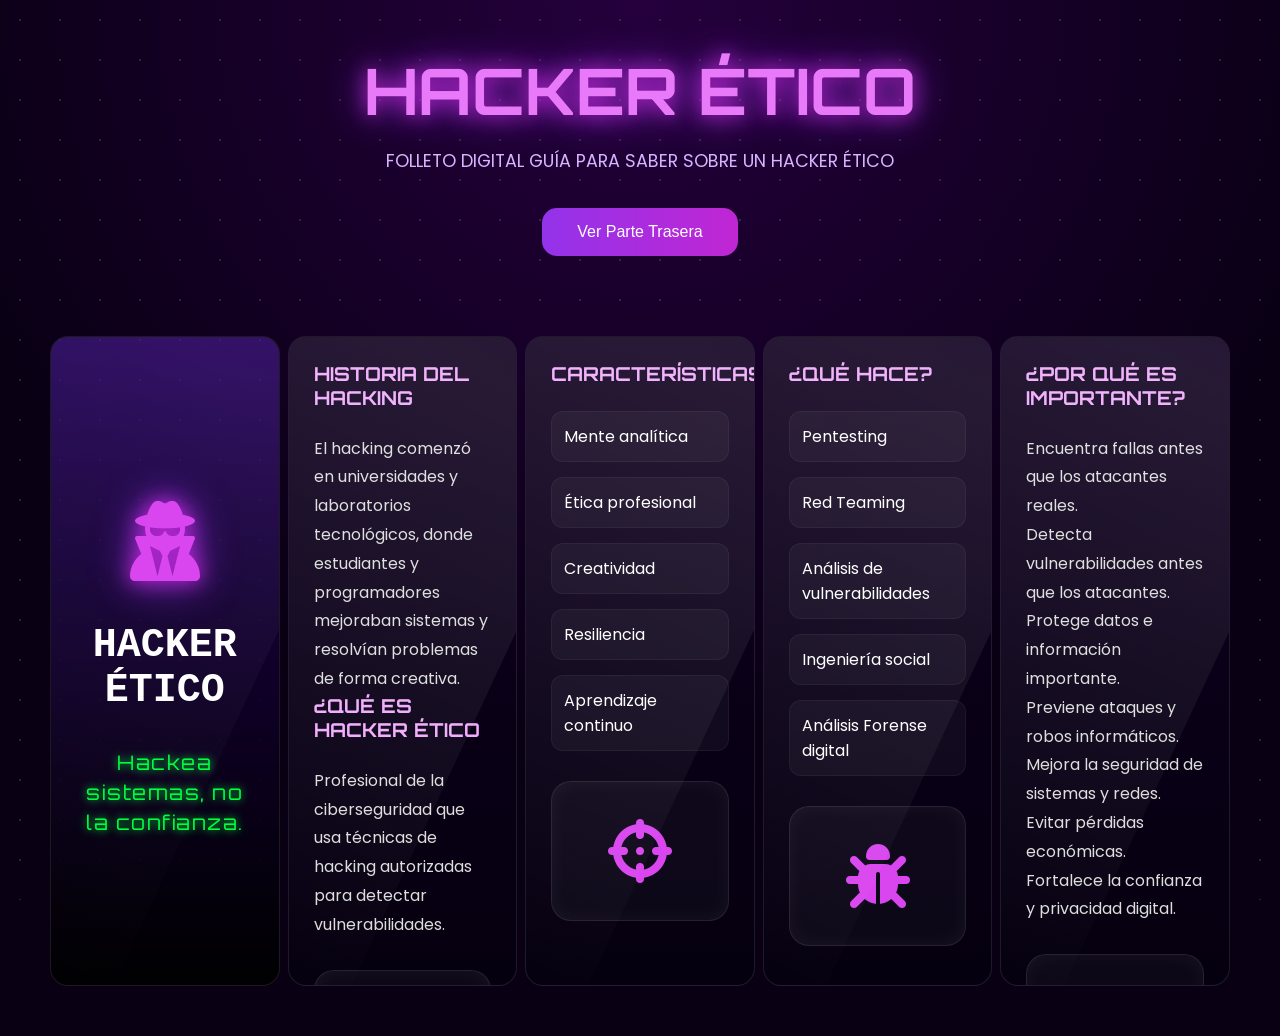
==== triptico/triptico.html @ 24077119 "Add files via upload" ====
<!DOCTYPE html>
<html lang="es">

<head>
  <meta charset="UTF-8" />
  <meta name="viewport" content="width=device-width, initial-scale=1.0" />

  <title>Tríptico Hacker Ético</title>

  <!-- CSS -->
  <link rel="stylesheet" href="style2.css" />

  <!-- ICONOS -->
  <link rel="stylesheet"
    href="https://cdnjs.cloudflare.com/ajax/libs/font-awesome/6.5.1/css/all.min.css" />

  <!-- GOOGLE FONT -->
  <link rel="preconnect" href="https://fonts.googleapis.com">
  <link
    href="https://fonts.googleapis.com/css2?family=Orbitron:wght@400;600;700&family=Poppins:wght@300;400;500;600&display=swap"
    rel="stylesheet">

</head>

<body>

  <!-- PARTICULAS -->
  <div class="particles"></div>

  <!-- TITULO -->
  <section class="hero">

    <h1>HACKER ÉTICO</h1>

    <p>
      FOLLETO DIGITAL GUÍA PARA SABER SOBRE UN HACKER ÉTICO
    </p>

    <button id="flipButton">
      Ver Parte Trasera
    </button>

  </section>

  <!-- CONTENEDOR GENERAL -->
  <section class="scene">

    <div class="triptico" id="triptico">

      <!-- ============================= -->
      <!-- CARA FRONTAL -->
      <!-- ============================= -->

      <div class="face front">

        <!-- PANEL 1 -->
        <div class="panel portada">

          <div class="overlay"></div>

          <div class="content">

            <div class="icon-big">
              <i class="fa-solid fa-user-secret"></i>
            </div>

            <h2>HACKER<br>ÉTICO</h2>

            <p>
              Hackea sistemas,
              no la confianza.
            </p>

          </div>

        </div>

        <!-- PANEL 2 -->
        <div class="panel">
          <h3>HISTORIA DEL HACKING</h3>
          <p>El hacking comenzó en universidades y laboratorios tecnológicos, donde estudiantes y programadores mejoraban sistemas y resolvían problemas de forma creativa.</p>

          <h3>¿QUÉ ES HACKER ÉTICO</h3>

          <p>
            Profesional de la ciberseguridad
            que usa técnicas de hacking
            autorizadas para detectar
            vulnerabilidades.
          </p>

          <div class="icon-box">
            <i class="fa-solid fa-shield-halved"></i>
          </div>

        </div>

        <!-- PANEL 3 -->
        <div class="panel">

          <h3>CARACTERÍSTICAS</h3>

          <ul>

            <li>Mente analítica</li>
            <li>Ética profesional</li>
            <li>Creatividad</li>
            <li>Resiliencia</li>
            <li>Aprendizaje continuo</li>

          </ul>

          <div class="icon-box">
            <i class="fa-solid fa-crosshairs"></i>
          </div>

        </div>

        <!-- PANEL 4 -->
        <div class="panel">

          <h3>¿QUÉ HACE?</h3>

          <ul>

            <li>Pentesting</li>
            <li>Red Teaming</li>
            <li>Análisis de vulnerabilidades</li>
            <li>Ingeniería social</li>
            <li>Análisis Forense digital</li>


          </ul>

          <div class="icon-box">
            <i class="fa-solid fa-bug"></i>
          </div>

        </div>

        <!-- PANEL 5 -->
        <div class="panel">

          <h3>¿POR QUÉ ES IMPORTANTE?</h3>

          <p>
            Encuentra fallas antes
            que los atacantes reales.
            
            <p> Detecta vulnerabilidades antes que los atacantes.</p>
            <p> Protege datos e información importante.</p>
            <p> Previene ataques y robos informáticos. </p>
            <p> Mejora la seguridad de sistemas y redes.</p>
            <p> Evitar pérdidas económicas.</p>
            <p> Fortalece la confianza y privacidad digital.</p>

          </p>

          <div class="icon-box">
            <i class="fa-solid fa-lock"></i>
          </div>

        </div>

      </div>

      <!-- ============================= -->
      <!-- CARA TRASERA -->
      <!-- ============================= -->

      <div class="face back">

        <!-- PANEL 1 -->
        <div class="panel">

          <h3>CICLO HACKING</h3>

          <div class="circle-animation">

            <div class="center-icon">
              <i class="fa-solid fa-user-secret"></i>
            </div>

          </div>
          <ul>
            <li>Reconocimiento</li>
            <li>Escaneo</li>
            <li>Enumeración</li>
            <li>Analisis de vulnerabilidades</li>
            <li>Explotación</li>
            <li>Escalada de privilegios</li>
            <li>Reporte y mitigación</li>
          </ul>
        </div>

        <!-- PANEL 2 -->
        <div class="panel">

          <h3>TIPOS DE HACKERS</h3>

          <ul>

            <li>Hacker de sombrero blaco</li>
            <li>Hacker de sombrero gris</li>
            <li>Hacker de sombrero negro</li>
            <li>Script Kiddie</li>
            <li>Hacktivista</li>
            <li>Ciberdelincuente</li>

          </ul>

        </div>

        <!-- PANEL 3 -->
        <div class="panel">

          <h3>IMPACTO</h3>

          <ul>

            <li>Datos protegidos</li>
            <li>Seguridad digital</li>
            <li>Innovación segura</li>

          </ul>

          <div class="icon-box">
            <i class="fa-solid fa-globe"></i>
          </div>

        </div>

        <!-- PANEL 4 -->
        <div class="panel">

          <h3>MITOS</h3>

          <ul>

            <li>Usan capucha y son criminales</li>
            <li>Rompen sistemas por diversion</li>
            <li>Solo trabajan en la "Deep Web"</li>
            <li>Son hackers malos</li>
            <li>REALIDAD: Son profesionales que protegen sistemas informáticos</li>
          </ul>

        </div>

        <!-- PANEL 5 -->
        <div class="panel">

          <h3>¿DÓNDE TRABAJAN?</h3>

          <ul>

            <li>Empresas de tecnología</li>
            <li>Bancos y Fintech</li>
            <li>Gobierno </li>
            <li>Salud</li>
            <li>Energía</li>
            <li>Educación</li>
            <li>Startups</li>

          </ul>

        </div>

        <!-- PANEL 6 -->
        <div class="panel final">

          <div class="overlay"></div>
          
          <div class="content">
            <h2>TU FUTURO PUEDE SER LA DIFERENCIA</h2>
            <div class="icon-big">
              <i class="fa-solid fa-skull"></i>
            </div>

            <h2>#HACKER-ÉTICO</h2>

            <p>
              Aprende. Practica.
              Protege.
            </p>

          </div>

        </div>

      </div>

    </div>

  </section>

  <!-- JS -->
  <script src="script.js"></script>

</body>

</html>
---- triptico/style2.css ----
*{
  margin:0;
  padding:0;
  box-sizing:border-box;
}

body{

  background:
  radial-gradient(circle at top,
  #25003d,
  #090014 60%);

  min-height:100vh;

  overflow-x:hidden;

  font-family:'Poppins', sans-serif;

  color:white;
}

/* HERO */

.hero{

  text-align:center;

  padding:50px 20px 30px;
}

.hero h1{

  font-size:4rem;

  font-family:'Orbitron', sans-serif;

  color:#e879f9;

  text-shadow:
  0 0 20px #c026d3,
  0 0 40px #9333ea;
}

.hero p{

  margin-top:15px;

  color:#d8b4fe;

  font-size:1.1rem;
}

button{

  margin-top:30px;

  padding:15px 35px;

  border:none;

  border-radius:15px;

  background:
  linear-gradient(
    90deg,
    #9333ea,
    #c026d3
  );

  color:white;

  font-size:1rem;

  cursor:pointer;

  transition:.4s;
}

button:hover{

  transform:scale(1.08);

  box-shadow:
  0 0 20px #d946ef;
}

/* ESCENA */

.scene{

  width:100%;

  display:flex;

  justify-content:center;

  perspective:3000px;

  padding:50px;
}

/* TRIPTICO */

.triptico{

  position:relative;

  width:1800px;

  height:650px;

  transform-style:preserve-3d;

  transition:1.5s;
}

/* GIRAR */

.triptico.flip{

  transform:rotateY(180deg);
}

/* CARAS */

.face{

  position:absolute;

  width:100%;
  height:100%;

  display:flex;

  justify-content:center;
  align-items:stretch;

  gap:8px;

  backface-visibility:hidden;
}

/* PARTE TRASERA */

.back{

  transform:rotateY(180deg);
}

/* PANELES */

.panel{

  flex:1;

  position:relative;

  overflow:hidden;

  border-radius:18px;

  padding:25px;

  background:
  linear-gradient(
    180deg,
    rgba(16,0,32,.95),
    rgba(5,0,15,.95)
  );

  border:1px solid rgba(255,255,255,.1);

  backdrop-filter:blur(10px);

  transition:.6s;
}

/* EFECTO ACORDEON */

.panel:hover{

  flex:1.8;

  transform:translateY(-15px);

  box-shadow:
  0 0 30px #9333ea,
  0 0 60px #7e22ce;
}

/* BRILLO */

.panel::before{

  content:"";

  position:absolute;

  top:-100%;

  left:-50%;

  width:200%;
  height:200%;

  background:
  linear-gradient(
    transparent,
    rgba(255,255,255,.1),
    transparent
  );

  transform:rotate(25deg);

  animation:shine 6s linear infinite;
}

@keyframes shine{

  0%{
    top:-100%;
  }

  100%{
    top:100%;
  }
}

/* TITULOS */

h2,h3{

  font-family:'Orbitron', sans-serif;
}

h3{

  color:#f0abfc;

  margin-bottom:25px;

  font-size:1.2rem;
}

/* PORTADA */

.portada{

  background:
  linear-gradient(
    rgba(0,0,0,.5),
    rgba(0,0,0,.8)
  ),
  url("https://images.unsplash.com/photo-1510511459019-5dda7724fd87?q=80&w=1200&auto=format&fit=crop");

  background-size:cover;
  background-position:center;
}

/* FINAL */

.final{

  background:
  linear-gradient(
    rgba(0,0,0,.5),
    rgba(0,0,0,.8)
  ),
  url("https://images.unsplash.com/photo-1516321318423-f06f85e504b3?q=80&w=1200&auto=format&fit=crop");

  background-size:cover;
  background-position:center;
}

/* OVERLAY */

.overlay{

  position:absolute;
  inset:0;

  background:
  linear-gradient(
    rgba(98,0,255,.3),
    rgba(0,0,0,.7)
  );
}

/* CONTENIDO */

.content{

  position:relative;
  z-index:2;

  height:100%;

  display:flex;

  flex-direction:column;

  justify-content:center;
  align-items:center;

  text-align:center;
}

.content h2{

  font-size:3rem;

  color:white;

  margin:20px 0;
}

/* ICONOS */

.icon-big{

  font-size:5rem;

  color:#d946ef;

  text-shadow:
  0 0 20px #c026d3,
  0 0 40px #9333ea;
}

.icon-box{

  margin-top:30px;

  height:140px;

  border-radius:20px;

  border:1px solid rgba(255,255,255,.1);

  display:flex;

  justify-content:center;
  align-items:center;

  font-size:4rem;

  color:#d946ef;

  background:
  rgba(255,255,255,.03);

  box-shadow:
  inset 0 0 20px rgba(255,255,255,.05);
}

/* TEXTO */

p{

  line-height:1.8;

  color:#ddd;
}

ul{

  list-style:none;
}

ul li{

  margin-bottom:15px;

  padding:12px;

  border-radius:12px;

  background:
  rgba(255,255,255,.04);

  border:1px solid rgba(255,255,255,.05);

  transition:.4s;
}

ul li:hover{

  transform:translateX(10px);

  background:
  rgba(168,85,247,.2);
}

/* CIRCULO */

.circle-animation{

  width:220px;
  height:220px;

  margin:auto;

  border-radius:50%;

  border:2px solid #c026d3;

  display:flex;

  justify-content:center;
  align-items:center;

  animation:rotate 12s linear infinite;

  margin-top:50px;
}

.center-icon{

  font-size:4rem;

  color:#d946ef;
}

@keyframes rotate{

  from{
    transform:rotate(0deg);
  }

  to{
    transform:rotate(360deg);
  }
}

/* PARTICULAS */

.particles{

  position:fixed;

  width:100%;
  height:100%;

  background-image:
  radial-gradient(#ffffff22 1px, transparent 1px);

  background-size:40px 40px;

  z-index:-1;

  animation:moveBg 30s linear infinite;
}

@keyframes moveBg{

  from{
    transform:translateY(0);
  }

  to{
    transform:translateY(100px);
  }
}

/* RESPONSIVE */

@media(max-width:1600px){

  .scene{

    overflow-x:auto;
  }

  .triptico{

    width:1700px;
  }
}

@media(max-width:900px){

  .hero h1{

    font-size:2.5rem;
  }

  .scene{

    padding:20px;
  }

}
@media (max-width:768px){

  .panel{
    min-height:200px;
    padding:15px;
  }

}


/* Estilos generales para la portada */
.portada {
  /* Tus estilos existentes aquí */
  position: relative;
  height: 100%;
  display: flex;
  justify-content: center;
  align-items: center;
  text-align: center;
}

/* EL CAMBIO DE ESTILO QUE BUSCAS */
.portada p {
  font-family: 'Orbitron', sans-serif; /* Fuente estilo Cyberpunk/Tech */
  font-size: 1.25rem;
  font-weight: 400;
  color: #00ff41; /* Verde neón */
  text-shadow: 0 0 8px #00ff41; /* Efecto de brillo */
  letter-spacing: 1.5px;
  margin-top: 15px; /* Un poco de espacio con el título */
  line-height: 1.5; /* Mejor lectura en móvil */
}

/* Opcional: Si quieres que el título tenga otra fuente diferente */
.portada h2 {
  font-family: 'Courier New', monospace;
  font-size: 2.5rem;
  color: #ffffff;
}
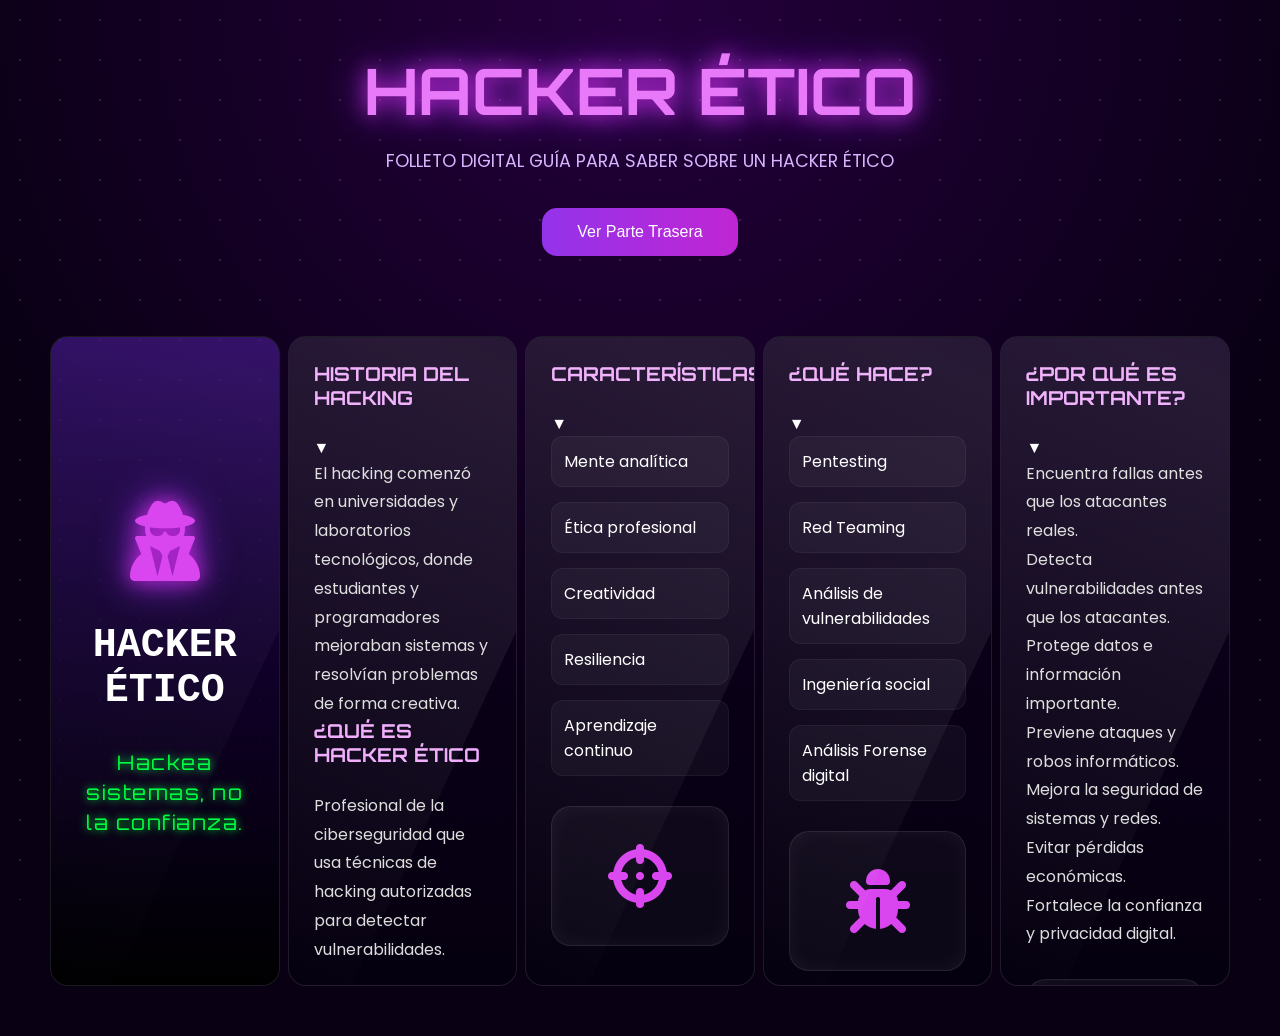
==== commit 44c91742: "Update triptico.html" ====
--- a/triptico/triptico.html
+++ b/triptico/triptico.html
@@ -76,30 +76,46 @@
         </div>
 
         <!-- PANEL 2 -->
-        <div class="panel">
-          <h3>HISTORIA DEL HACKING</h3>
-          <p>El hacking comenzó en universidades y laboratorios tecnológicos, donde estudiantes y programadores mejoraban sistemas y resolvían problemas de forma creativa.</p>
-
-          <h3>¿QUÉ ES HACKER ÉTICO</h3>
-
-          <p>
-            Profesional de la ciberseguridad
-            que usa técnicas de hacking
-            autorizadas para detectar
-            vulnerabilidades.
-          </p>
-
-          <div class="icon-box">
-            <i class="fa-solid fa-shield-halved"></i>
-          </div>
-
-        </div>
-
+        <!-- PANEL 2 -->
+       <div class="panel">
+
+       <div class="panel-header">
+        <h3>HISTORIA DEL HACKING</h3>
+        <span>▼</span>
+       </div>
+
+       <div class="panel-content">
+
+       <p>
+        El hacking comenzó en universidades y laboratorios tecnológicos,
+        donde estudiantes y programadores mejoraban sistemas y resolvían
+        problemas de forma creativa.
+        </p>
+
+      <h3>¿QUÉ ES HACKER ÉTICO</h3>
+
+        <p>
+       Profesional de la ciberseguridad
+       que usa técnicas de hacking
+       autorizadas para detectar
+       vulnerabilidades.
+       </p>
+
+      <div class="icon-box">
+      <i class="fa-solid fa-shield-halved"></i>
+      </div>
+
+   </div>
+
+</div>
         <!-- PANEL 3 -->
         <div class="panel">
+         <div class="panel-header">
 
           <h3>CARACTERÍSTICAS</h3>
-
+          <span>▼</span>
+         </div>
+         <div class="panel-content">
           <ul>
 
             <li>Mente analítica</li>
@@ -109,18 +125,21 @@
             <li>Aprendizaje continuo</li>
 
           </ul>
+         
 
           <div class="icon-box">
             <i class="fa-solid fa-crosshairs"></i>
           </div>
-
+         </div>
         </div>
 
         <!-- PANEL 4 -->
         <div class="panel">
-
+          <div class="panel-header">
           <h3>¿QUÉ HACE?</h3>
-
+          <span>▼</span>
+          </div>
+          <div class="panel-content">
           <ul>
 
             <li>Pentesting</li>
@@ -135,14 +154,16 @@
           <div class="icon-box">
             <i class="fa-solid fa-bug"></i>
           </div>
-
+         </div>
         </div>
 
         <!-- PANEL 5 -->
         <div class="panel">
-
+          <div class="panel-header">
           <h3>¿POR QUÉ ES IMPORTANTE?</h3>
-
+          <span>▼</span>
+          </div>
+          <div class="panel-content">
           <p>
             Encuentra fallas antes
             que los atacantes reales.
@@ -159,7 +180,7 @@
           <div class="icon-box">
             <i class="fa-solid fa-lock"></i>
           </div>
-
+          </div>
         </div>
 
       </div>
@@ -172,9 +193,10 @@
 
         <!-- PANEL 1 -->
         <div class="panel">
-
+          <div class="panel-header">
           <h3>CICLO HACKING</h3>
-
+          <span>▼</span>
+          </div>
           <div class="circle-animation">
 
             <div class="center-icon">
@@ -182,6 +204,7 @@
             </div>
 
           </div>
+          <div class="panel-content">
           <ul>
             <li>Reconocimiento</li>
             <li>Escaneo</li>
@@ -191,13 +214,16 @@
             <li>Escalada de privilegios</li>
             <li>Reporte y mitigación</li>
           </ul>
+          </div>
         </div>
 
         <!-- PANEL 2 -->
         <div class="panel">
-
+          <div class="panel-header">
           <h3>TIPOS DE HACKERS</h3>
-
+          <span>▼</span>
+          </div>
+          <div class="panel-content">
           <ul>
 
             <li>Hacker de sombrero blaco</li>
@@ -208,14 +234,16 @@
             <li>Ciberdelincuente</li>
 
           </ul>
-
+        </div>
         </div>
 
         <!-- PANEL 3 -->
         <div class="panel">
-
+          <div class="panel-header">
           <h3>IMPACTO</h3>
-
+          <span>▼</span>
+          </div>
+          <div class="panel-content">
           <ul>
 
             <li>Datos protegidos</li>
@@ -227,14 +255,16 @@
           <div class="icon-box">
             <i class="fa-solid fa-globe"></i>
           </div>
-
+          </div>
         </div>
 
         <!-- PANEL 4 -->
         <div class="panel">
-
+          <div class="panel-header">
           <h3>MITOS</h3>
-
+          <span>▼</span>
+          </div>
+          <div class="panel-content">
           <ul>
 
             <li>Usan capucha y son criminales</li>
@@ -243,14 +273,16 @@
             <li>Son hackers malos</li>
             <li>REALIDAD: Son profesionales que protegen sistemas informáticos</li>
           </ul>
-
+          </div>
         </div>
 
         <!-- PANEL 5 -->
         <div class="panel">
-
+          <div class="panel-header">
           <h3>¿DÓNDE TRABAJAN?</h3>
-
+          <span>▼</span>
+          </div>
+          <div class="panel-content">
           <ul>
 
             <li>Empresas de tecnología</li>
@@ -262,7 +294,7 @@
             <li>Startups</li>
 
           </ul>
-
+          </div>
         </div>
 
         <!-- PANEL 6 -->
@@ -298,4 +330,4 @@
 
 </body>
 
-</html>+</html>
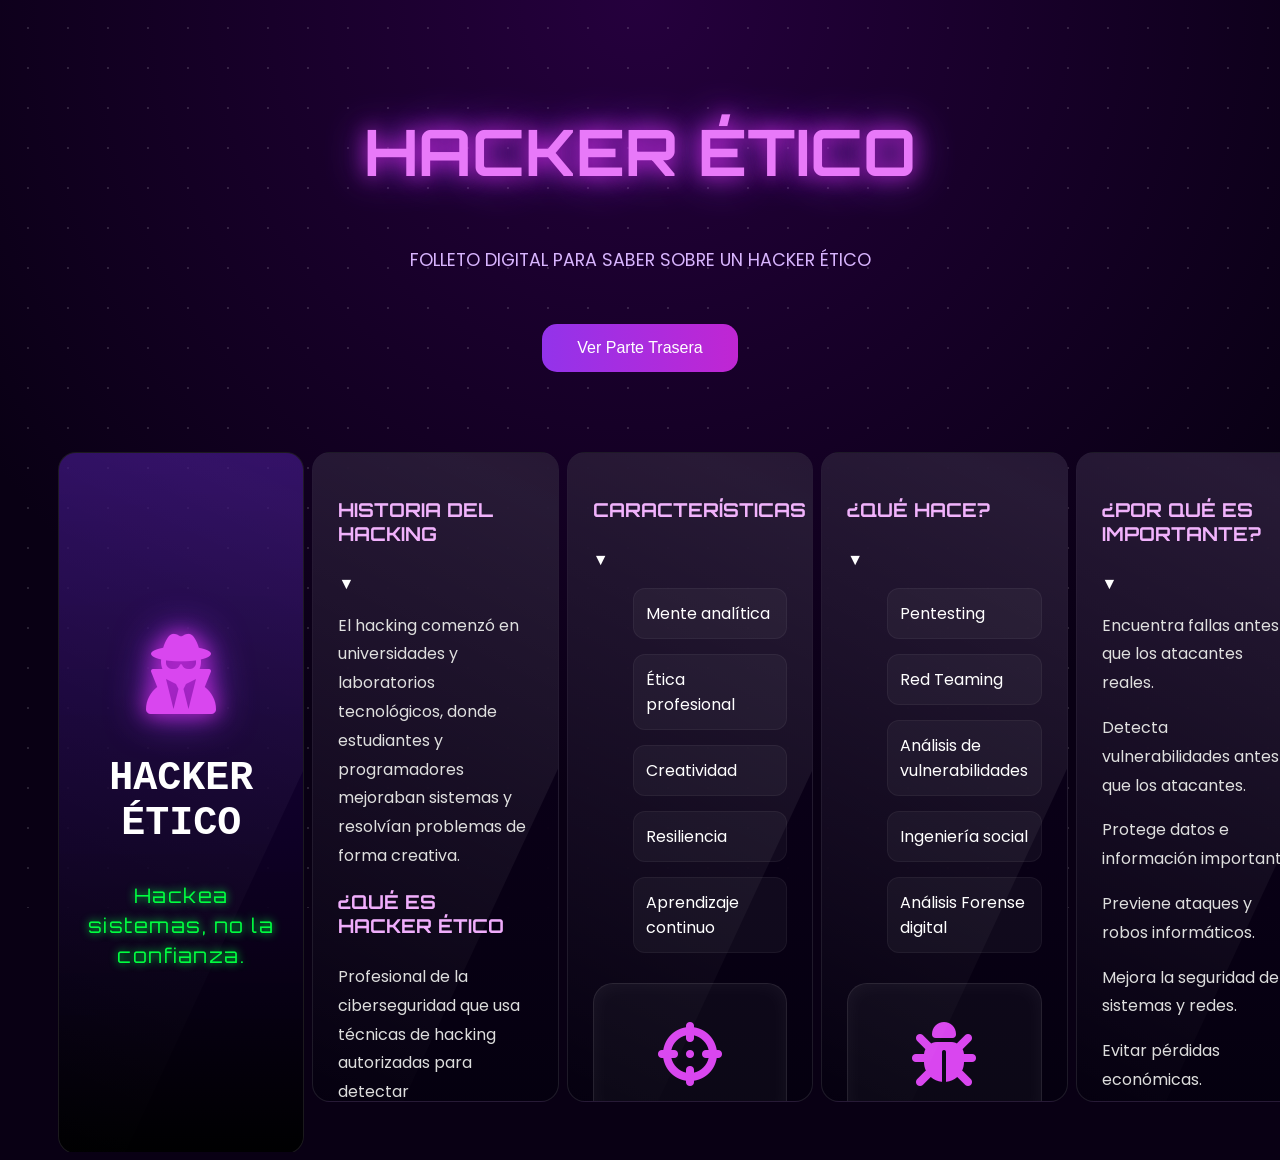
==== commit 3c85360c: "Update triptico.html" ====
--- a/triptico/triptico.html
+++ b/triptico/triptico.html
@@ -33,7 +33,7 @@
     <h1>HACKER ÉTICO</h1>
 
     <p>
-      FOLLETO DIGITAL GUÍA PARA SABER SOBRE UN HACKER ÉTICO
+      FOLLETO DIGITAL PARA SABER SOBRE UN HACKER ÉTICO
     </p>
 
     <button id="flipButton">
--- a/triptico/style2.css
+++ b/triptico/style2.css
@@ -1,4 +1,4 @@
-*{
+{
   margin:0;
   padding:0;
   box-sizing:border-box;
@@ -143,11 +143,23 @@
 
 /* PARTE TRASERA */
 
+/* PARTE TRASERA DESKTOP */
+
 .back{
 
   transform:rotateY(180deg);
 }
 
+/* MOBILE */
+
+@media (max-width:768px){
+
+  .back{
+
+    transform:none;
+  }
+
+}
 /* PANELES */
 
 .panel{
@@ -396,12 +408,12 @@
 
 .circle-animation{
 
-  width:220px;
-  height:220px;
+  width:200px;
+  height:200px;
 
   margin:auto;
 
-  border-radius:50%;
+  border-radius:80%;
 
   border:2px solid #c026d3;
 
@@ -532,3 +544,175 @@
 }
 
 
+/* =========================================
+   MOBILE RESPONSIVE
+========================================= */
+
+@media (max-width:768px){
+
+  body{
+    overflow-x:hidden;
+  }
+
+  .scene{
+    padding:10px;
+    perspective:none;
+  }
+
+  /* TRIPTICO */
+
+  .triptico{
+
+    width:100%;
+    height:auto;
+
+    transform:none !important;
+  }
+
+  /* CARAS */
+
+  .face{
+
+    position:relative;
+
+    flex-direction:column;
+
+    gap:15px;
+
+    height:auto;
+
+    backface-visibility:visible;
+  }
+
+  /* MOSTRAR SOLO FRONT */
+
+  .face.front{
+    display:flex;
+  }
+
+  .face.back{
+    display:none;
+  }
+
+  /* CUANDO CAMBIA */
+
+  .triptico.mobile-flip .face.front{
+    display:none;
+  }
+
+  .triptico.mobile-flip .face.back{
+    display:flex;
+  }
+
+  /* PANELES */
+
+  .panel{
+
+    flex:none !important;
+
+    width:100%;
+
+    min-height:auto;
+
+    padding:0;
+
+    overflow:hidden;
+
+    transition:.5s;
+  }
+
+  /* QUITAR HOVER */
+
+  .panel:hover{
+
+    flex:none;
+
+    transform:none;
+
+    box-shadow:none;
+  }
+
+  /* HEADER */
+
+  .panel-header{
+
+    padding:18px 20px;
+
+    display:flex;
+
+    justify-content:space-between;
+    align-items:center;
+
+    cursor:pointer;
+
+    background:
+    rgba(255,255,255,.03);
+  }
+
+  .panel-header h3{
+
+    margin:0;
+
+    font-size:1rem;
+  }
+
+  .panel-header span{
+
+    color:#d946ef;
+
+    transition:.4s;
+  }
+
+  /* CONTENIDO */
+
+  .panel-content{
+
+    max-height:0;
+
+    overflow:hidden;
+
+    transition:max-height .5s ease;
+
+    padding:0 20px;
+  }
+
+  /* ACTIVO */
+
+  .panel.active .panel-content{
+
+    max-height:1200px;
+
+    padding:20px;
+  }
+
+  .panel.active .panel-header span{
+
+    transform:rotate(180deg);
+  }
+
+  /* AJUSTES */
+
+  .content h2{
+
+    font-size:2rem;
+  }
+
+  .icon-big{
+
+    font-size:3rem;
+  }
+
+  .icon-box{
+
+    height:100px;
+
+    font-size:2.5rem;
+  }
+
+  .circle-animation{
+
+    width:140px;
+    height:140px;
+  }
+
+}
